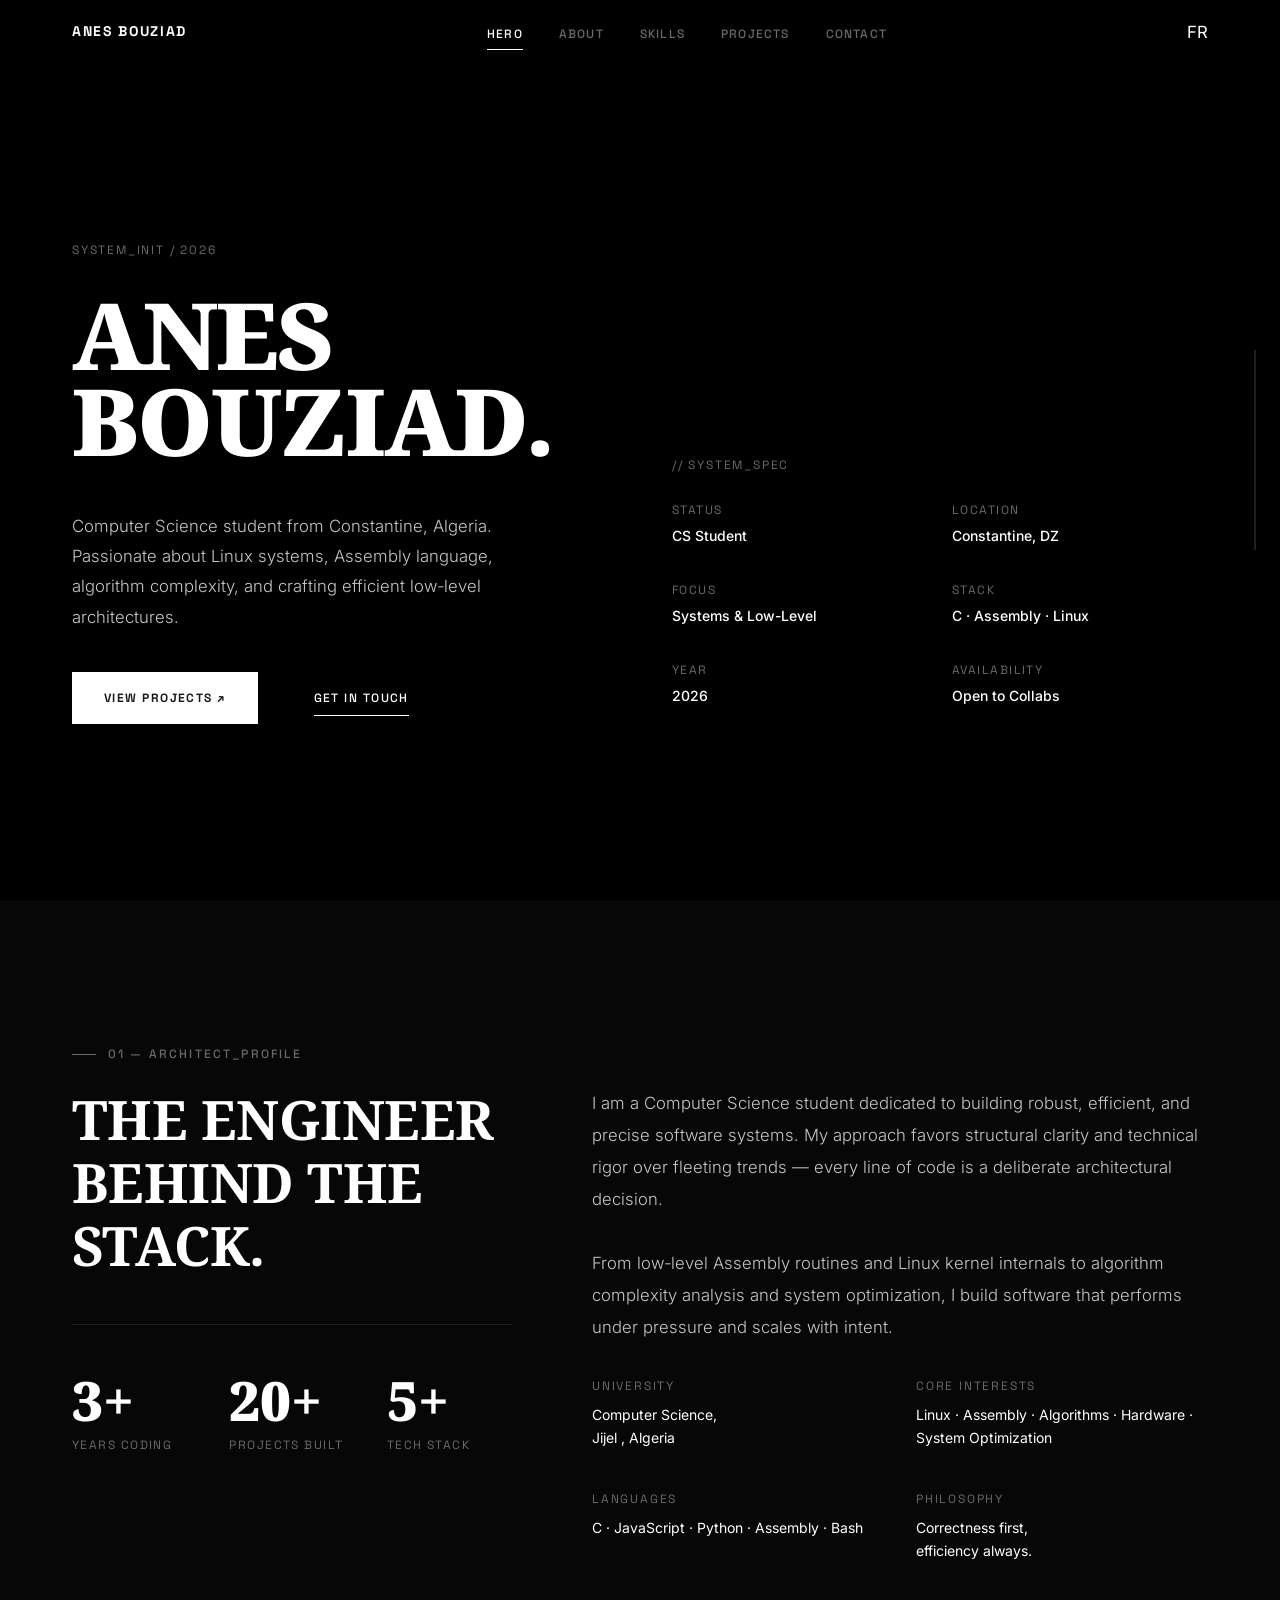
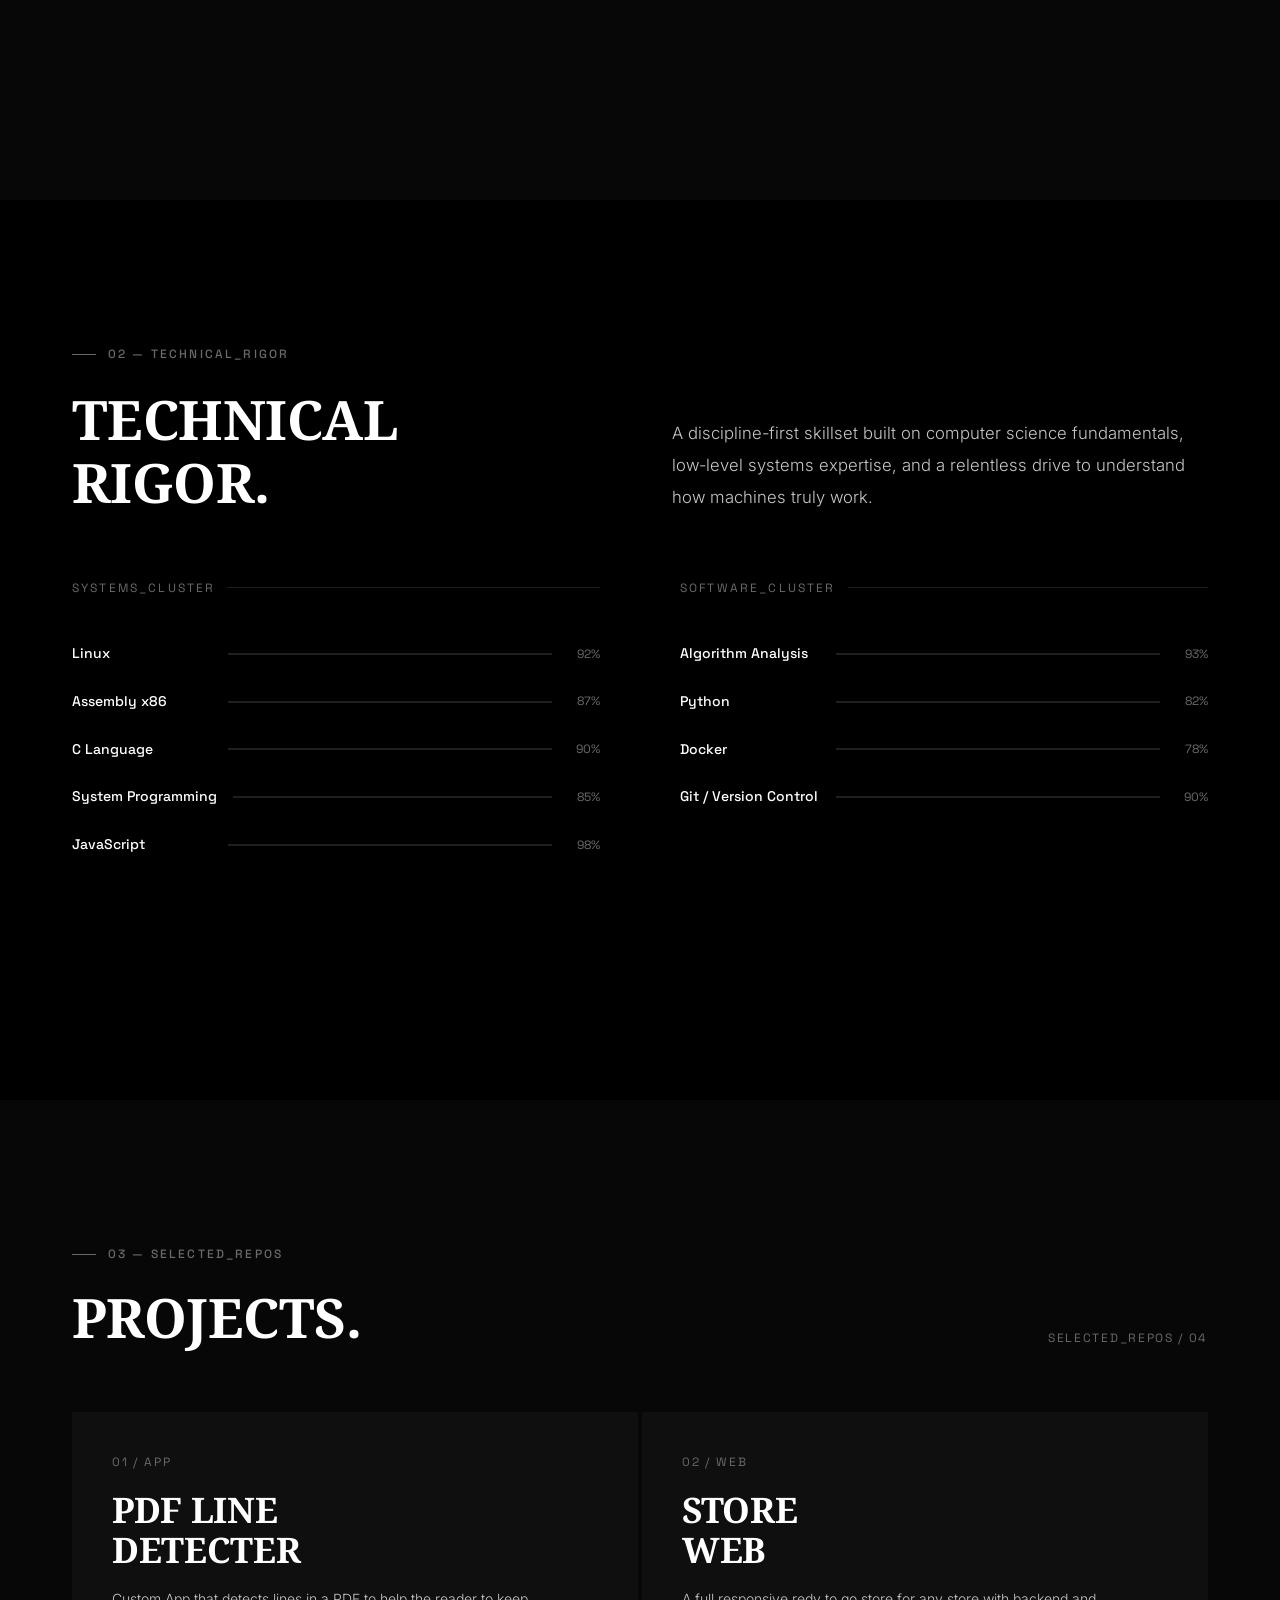
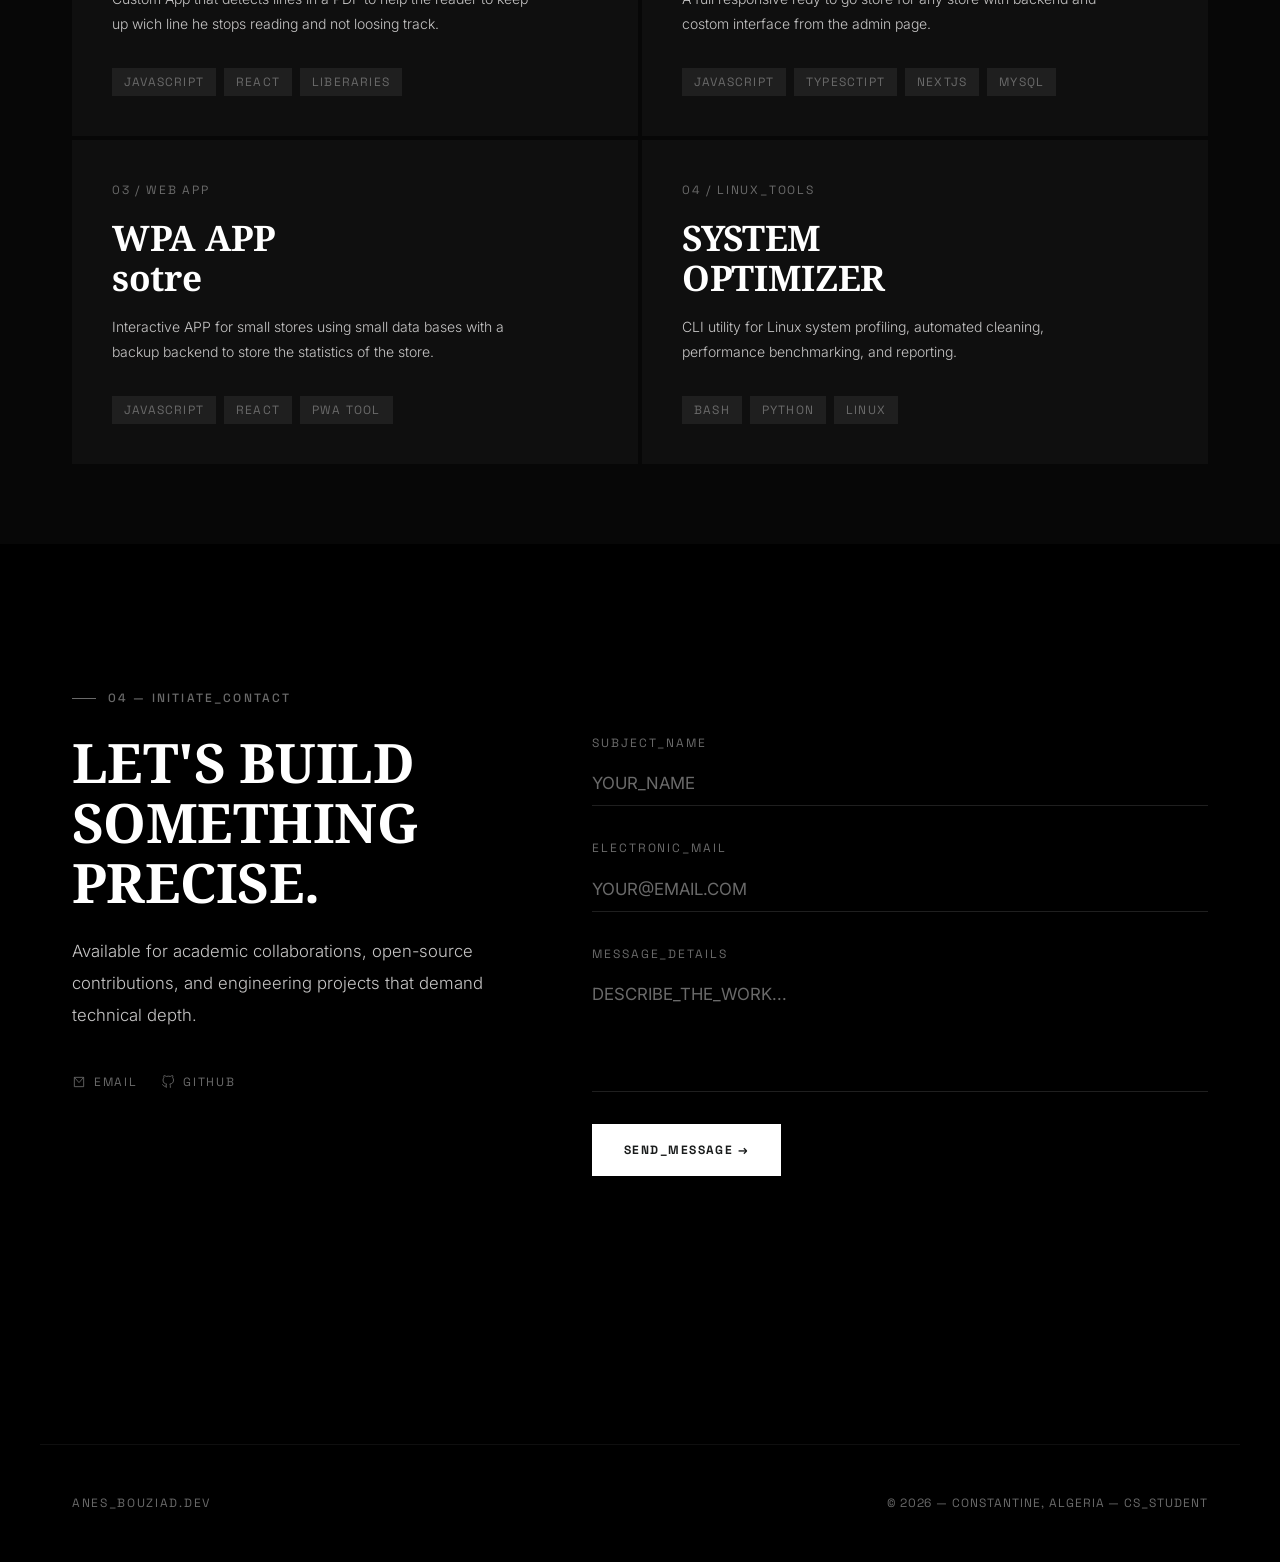
==== index.html @ a63cfa5e "Rename portfolio.html to index.html" ====
<!DOCTYPE html>
<html lang="en" data-theme="dark">
<head>
  <meta charset="UTF-8" />
  <meta name="viewport" content="width=device-width, initial-scale=1.0" />
  <title>Anes Bouziad — CS Student & Developer</title>

  <!-- Fonts: Noto Serif (display) + Space Grotesk (technical) + Inter (body) -->
  <link rel="preconnect" href="https://fonts.googleapis.com">
  <link rel="preconnect" href="https://fonts.gstatic.com" crossorigin>
  <link href="https://fonts.googleapis.com/css2?family=Noto+Serif:ital,wght@0,400;0,700;0,900;1,400&family=Space+Grotesk:wght@300;400;500;700&family=Inter:wght@300;400;500;600&display=swap" rel="stylesheet">
  <link rel="stylesheet" href="style.css">
</head>
<body>

  <!-- ============ NAVBAR ============ -->
  <nav class="nav" role="navigation" aria-label="Main navigation">
    <div class="nav__inner">

      <!-- Logo -->
      <a href="#home" class="nav__logo" aria-label="Go to top">ANES BOUZIAD</a>

      <!-- Desktop links -->
      <ul class="nav__links" role="list">
        <li><a href="#home" class="nav__link active" data-section="home" data-i18n="nav_home">Hero</a></li>
        <li><a href="#about" class="nav__link" data-section="about" data-i18n="nav_about">About</a></li>
        <li><a href="#skills" class="nav__link" data-section="skills" data-i18n="nav_skills">Skills</a></li>
        <li><a href="#projects" class="nav__link" data-section="projects" data-i18n="nav_projects">Projects</a></li>
        <li><a href="#contact" class="nav__link" data-section="contact" data-i18n="nav_contact">Contact</a></li>
        
      </ul>
      <button id="lang-toggle" class="nav__lang" type="button" aria-label="Switch language">FR</button>

      <!-- Hamburger -->
      <button class="nav__hamburger" aria-label="Toggle menu" id="hamburger">
        <span></span><span></span><span></span>
      </button>
    </div>
  </nav>

  <!-- Mobile overlay -->
  <div class="nav__overlay" id="mobileOverlay" aria-hidden="true">
  <a href="#home" class="nav__overlay-link" onclick="closeMenu()" data-i18n="nav_home">Home</a>
  <a href="#about" class="nav__overlay-link" onclick="closeMenu()" data-i18n="nav_about">About</a>
  <a href="#skills" class="nav__overlay-link" onclick="closeMenu()" data-i18n="nav_skills">Skills</a>
  <a href="#projects" class="nav__overlay-link" onclick="closeMenu()" data-i18n="nav_projects">Projects</a>
  <a href="#contact" class="nav__overlay-link" onclick="closeMenu()" data-i18n="nav_contact">Contact</a>
</div>

  <!-- Progress bar -->
  <div class="nav__progress" aria-hidden="true">
    <div class="nav__progress-fill" id="progressFill"></div>
  </div>

  <!-- ============ HERO ============ -->
  <section class="section" id="home" aria-label="Hero">
    <div class="container">
      <div class="hero__inner">

        <div class="hero__left fade-up">
          <p class="hero__sys" data-i18n="hero_sys">SYSTEM_INIT / 2026</p>
          <h1 class="hero__title" data-i18n="hero_title_html">ANES<br>BOUZIAD.</h1>
          <p class="hero__sub" data-i18n="hero_sub">
            Computer Science student from Constantine, Algeria. Passionate about
            Linux systems, Assembly language, algorithm complexity, and crafting
            efficient low-level architectures.
          </p>
          <div class="hero__cta">
            <a href="#projects" class="btn-primary" data-i18n="hero_projects">View Projects ↗</a>
            <a href="#contact" class="btn-ghost" data-i18n="hero_contact">Get In Touch</a>
          </div>
        </div>

        <div class="hero__right fade-up" style="transition-delay:180ms">
          <p class="hero__right-label" data-i18n="hero_spec">// SYSTEM_SPEC</p>
          <div class="hero__spec-grid">
            <div class="hero__spec-item">
              <p class="hero__spec-key" data-i18n="spec_status_key">STATUS</p>
              <p class="hero__spec-val" data-i18n="spec_status_val">CS Student</p>
            </div>
            <div class="hero__spec-item">
              <p class="hero__spec-key" data-i18n="spec_location_key">LOCATION</p>
              <p class="hero__spec-val" data-i18n="spec_location_val">Constantine, DZ</p>
            </div>
            <div class="hero__spec-item">
              <p class="hero__spec-key" data-i18n="spec_focus_key">FOCUS</p>
              <p class="hero__spec-val" data-i18n="spec_focus_val">Systems & Low-Level</p>
            </div>
            <div class="hero__spec-item">
              <p class="hero__spec-key" data-i18n="spec_stack_key">STACK</p>
              <p class="hero__spec-val" data-i18n="spec_stack_val">C · Assembly · Linux</p>
            </div>
            <div class="hero__spec-item">
              <p class="hero__spec-key" data-i18n="spec_year_key">YEAR</p>
              <p class="hero__spec-val" data-i18n="spec_year_val">2026</p>
            </div>
            <div class="hero__spec-item">
              <p class="hero__spec-key" data-i18n="spec_availability_key">AVAILABILITY</p>
              <p class="hero__spec-val" data-i18n="spec_availability_val">Open to Collabs</p>
            </div>
          </div>
        </div>

      </div>
    </div>
  </section>

  <!-- ============ ABOUT ============ -->
  <section class="section" id="about" aria-label="About">
    <div class="container">
      <p class="label fade-up" data-i18n="about_label">01 — ARCHITECT_PROFILE</p>
      <div class="about__grid">

        <div class="about__left fade-up" style="transition-delay:120ms">
          <h2 class="about__headline" data-i18n="about_headline_html">THE ENGINEER<br>BEHIND THE<br>STACK.</h2>
          <div class="about__stats">
            <div>
              <p class="about__stat-num">3+</p>
              <p class="about__stat-lbl" data-i18n="about_stat_1">Years Coding</p>
            </div>
            <div>
              <p class="about__stat-num">20+</p>
              <p class="about__stat-lbl" data-i18n="about_stat_2">Projects Built</p>
            </div>
            <div>
              <p class="about__stat-num">5+</p>
              <p class="about__stat-lbl" data-i18n="about_stat_3">Tech Stack</p>
            </div>
          </div>
        </div>

        <div class="about__right fade-up" style="transition-delay:240ms">
          <p class="about__body" data-i18n="about_body_1">
            I am a Computer Science student dedicated to building robust, efficient,
            and precise software systems. My approach favors structural clarity and
            technical rigor over fleeting trends — every line of code is a deliberate
            architectural decision.
          </p>
          <p class="about__body" data-i18n="about_body_2">
            From low-level Assembly routines and Linux kernel internals to algorithm
            complexity analysis and system optimization, I build software that performs
            under pressure and scales with intent.
          </p>

          <div class="about__fact-row">
            <div>
              <p class="about__fact-key" data-i18n="fact_uni_key">UNIVERSITY</p>
              <p class="about__fact-val" data-i18n="fact_uni_val_html">Computer Science,<br>Jijel , Algeria</p>
            </div>
            <div>
              <p class="about__fact-key" data-i18n="fact_interest_key">CORE INTERESTS</p>
              <p class="about__fact-val" data-i18n="fact_interest_val">Linux · Assembly · Algorithms · Hardware · System Optimization</p>
            </div>
            <div>
              <p class="about__fact-key" data-i18n="fact_lang_key">LANGUAGES</p>
              <p class="about__fact-val" data-i18n="fact_lang_val">C · JavaScript · Python · Assembly · Bash</p>
            </div>
            <div>
              <p class="about__fact-key" data-i18n="fact_philo_key">PHILOSOPHY</p>
              <p class="about__fact-val" data-i18n="fact_philo_val_html">Correctness first,<br>efficiency always.</p>
            </div>
          </div>
        </div>

      </div>
    </div>
  </section>

  <!-- ============ SKILLS ============ -->
  <section class="section" id="skills" aria-label="Skills">
    <div class="container">
      <p class="label fade-up" data-i18n="skills_label">02 — TECHNICAL_RIGOR</p>

      <div class="skills__header fade-up" style="transition-delay:100ms">
        <h2 class="skills__headline" data-i18n="skills_headline_html">TECHNICAL<br>RIGOR.</h2>
        <p class="skills__desc" data-i18n="skills_desc">
          A discipline-first skillset built on computer science fundamentals,
          low-level systems expertise, and a relentless drive to understand
          how machines truly work.
        </p>
      </div>

      <div class="skills__clusters fade-up" style="transition-delay:200ms">

        <div>
          <p class="skills__cluster-label" data-i18n="cluster_1">SYSTEMS_CLUSTER</p>
          <div class="skill-row" data-pct="92">
            <span class="skill-row__name">Linux</span>
            <div class="skill-row__bar"><div class="skill-row__fill"></div></div>
            <span class="skill-row__pct">92%</span>
          </div>
          <div class="skill-row" data-pct="87">
            <span class="skill-row__name" data-i18n="skill_asm">Assembly x86</span>
            <div class="skill-row__bar"><div class="skill-row__fill"></div></div>
            <span class="skill-row__pct">87%</span>
          </div>
          <div class="skill-row" data-pct="90">
            <span class="skill-row__name" data-i18n="skill_c">C Language</span>
            <div class="skill-row__bar"><div class="skill-row__fill"></div></div>
            <span class="skill-row__pct">90%</span>
          </div>
          <div class="skill-row" data-pct="85">
            <span class="skill-row__name" data-i18n="skill_sysprog">System Programming</span>
            <div class="skill-row__bar"><div class="skill-row__fill"></div></div>
            <span class="skill-row__pct">85%</span>
          </div>
          <div class="skill-row" data-pct="98">
            <span class="skill-row__name">JavaScript</span>
            <div class="skill-row__bar"><div class="skill-row__fill"></div></div>
            <span class="skill-row__pct">98%</span>
          </div>
        </div>

        <div>
          <p class="skills__cluster-label" data-i18n="cluster_2">SOFTWARE_CLUSTER</p>
          <div class="skill-row" data-pct="93">
            <span class="skill-row__name" data-i18n="skill_algo">Algorithm Analysis</span>
            <div class="skill-row__bar"><div class="skill-row__fill"></div></div>
            <span class="skill-row__pct">93%</span>
          </div>
          <div class="skill-row" data-pct="82">
            <span class="skill-row__name">Python</span>
            <div class="skill-row__bar"><div class="skill-row__fill"></div></div>
            <span class="skill-row__pct">82%</span>
          </div>
          <div class="skill-row" data-pct="78">
            <span class="skill-row__name">Docker</span>
            <div class="skill-row__bar"><div class="skill-row__fill"></div></div>
            <span class="skill-row__pct">78%</span>
          </div>
          <div class="skill-row" data-pct="90">
            <span class="skill-row__name" data-i18n="skill_git">Git / Version Control</span>
            <div class="skill-row__bar"><div class="skill-row__fill"></div></div>
            <span class="skill-row__pct">90%</span>
          </div>
        </div>

      </div>
    </div>
  </section>

  <!-- ============ PROJECTS ============ -->
  <section class="section" id="projects" aria-label="Projects">
    <div class="container">
      <p class="label fade-up" data-i18n="projects_label">03 — SELECTED_REPOS</p>

      <div class="projects__header fade-up" style="transition-delay:100ms">
        <h2 class="projects__headline" data-i18n="projects_headline">PROJECTS.</h2>
        <p class="projects__meta" data-i18n="projects_meta">SELECTED_REPOS / 04</p>
      </div>

      <div class="projects__grid fade-up" style="transition-delay:200ms">

        <div class="proj-card">
          <p class="proj-card__index">01 / APP</p>
          <h3 class="proj-card__title" data-i18n="proj1_title_html">PDF LINE<br>DETECTER</h3>
          <p class="proj-card__desc" data-i18n="proj1_desc">
            Custom App that detects lines in a PDF to help the reader to keep up wich line he stops reading and
            not loosing track.
          </p>
          <div class="proj-card__tags">
            <span class="proj-card__tag">JavaScript</span>
            <span class="proj-card__tag">React</span>
            <span class="proj-card__tag">liberaries</span>
          </div>
          <span class="proj-card__arrow">↗</span>
        </div>

        <div class="proj-card">
          <p class="proj-card__index">02 / WEB</p>
          <h3 class="proj-card__title" data-i18n="proj2_title_html">STORE<br>WEB</h3>
          <p class="proj-card__desc" data-i18n="proj2_desc">
            A full responsive redy to go store for any store with backend and costom interface from the admin page.
          </p>
          <div class="proj-card__tags">
            <span class="proj-card__tag">JAVASCRIPT</span>
            <span class="proj-card__tag">TYPesctipt</span>
            <span class="proj-card__tag">Nextjs</span>
            <span class="proj-card__tag">mysql</span>
          </div>
          <span class="proj-card__arrow">↗</span>
        </div>

        <div class="proj-card">
          <p class="proj-card__index">03 / WEB APP</p>
          <h3 class="proj-card__title" data-i18n="proj3_title_html">WPA APP<br>sotre</h3>
          <p class="proj-card__desc" data-i18n="proj3_desc">
            Interactive APP for small stores using small data bases with a backup backend
            to store the statistics of the store.
          </p>
          <div class="proj-card__tags">
            <span class="proj-card__tag">JAVASCRIPT</span>
            <span class="proj-card__tag">react</span>
            <span class="proj-card__tag">pwa tool</span>
          </div>
          <span class="proj-card__arrow">↗</span>
        </div>

        <div class="proj-card">
          <p class="proj-card__index">04 / LINUX_TOOLS</p>
          <h3 class="proj-card__title" data-i18n="proj4_title_html">SYSTEM<br>OPTIMIZER</h3>
          <p class="proj-card__desc" data-i18n="proj4_desc">
            CLI utility for Linux system profiling, automated
            cleaning, performance benchmarking, and reporting.
          </p>
          <div class="proj-card__tags">
            <span class="proj-card__tag">Bash</span>
            <span class="proj-card__tag">Python</span>
            <span class="proj-card__tag">Linux</span>
          </div>
          <span class="proj-card__arrow">↗</span>
        </div>

      </div>
    </div>
  </section>

  <!-- ============ CONTACT ============ -->
  <section class="section" id="contact" aria-label="Contact">
    <div class="container">
      <p class="label fade-up" data-i18n="contact_label">04 — INITIATE_CONTACT</p>

      <div class="contact__grid">

        <div class="fade-up" style="transition-delay:100ms">
          <h2 class="contact__headline" data-i18n="contact_headline_html">LET'S BUILD<br>SOMETHING<br>PRECISE.</h2>
          <p class="contact__sub" data-i18n="contact_sub">
            Available for academic collaborations, open-source
            contributions, and engineering projects that demand
            technical depth.
          </p>
          <div class="contact__links">
            <a href="mailto:anesbo2005@gmail.com" class="contact__link">
              <svg viewBox="0 0 24 24" fill="none" stroke="currentColor" stroke-width="1.5" aria-hidden="true"><path d="M4 4h16v16H4z"/><path d="M4 4l8 9 8-9"/></svg>
              <span data-i18n="contact_email">EMAIL</span>
            </a>
            <a href="https://github.com/anesbo" target="_blank" rel="noopener noreferrer" class="contact__link">
              <svg viewBox="0 0 24 24" fill="none" stroke="currentColor" stroke-width="1.5" aria-hidden="true"><path d="M9 19c-5 1.5-5-2.5-7-3m14 6v-3.87a3.37 3.37 0 0 0-.94-2.61c3.14-.35 6.44-1.54 6.44-7A5.44 5.44 0 0 0 20 4.77A5.07 5.07 0 0 0 19.91 1S18.73.65 16 2.48a13.38 13.38 0 0 0-7 0C6.27.65 5.09 1 5.09 1A5.07 5.07 0 0 0 5 4.77a5.44 5.44 0 0 0-1.5 3.78c0 5.42 3.3 6.61 6.44 7A3.37 3.37 0 0 0 9 18.13V22"/></svg>
              <span>GITHUB</span>
            </a>
          </div>
        </div>

        <form class="contact__form fade-up" style="transition-delay:200ms" onsubmit="handleSubmit(event)">
          <div class="contact__field">
            <label class="contact__label" for="name" data-i18n="form_name">SUBJECT_NAME</label>
            <input class="contact__input" type="text" id="name" name="name" placeholder="YOUR_NAME" data-i18n-placeholder="form_name_ph" autocomplete="name" />
          </div>
          <div class="contact__field">
            <label class="contact__label" for="email" data-i18n="form_email">ELECTRONIC_MAIL</label>
            <input class="contact__input" type="email" id="email" name="email" placeholder="YOUR@EMAIL.COM" data-i18n-placeholder="form_email_ph" autocomplete="email" />
          </div>
          <div class="contact__field">
            <label class="contact__label" for="message" data-i18n="form_message">MESSAGE_DETAILS</label>
            <textarea class="contact__textarea" id="message" name="message" placeholder="DESCRIBE_THE_WORK..." data-i18n-placeholder="form_message_ph"></textarea>
          </div>
          <div>
            <button type="submit" class="btn-primary" data-i18n="form_submit">SEND_MESSAGE →</button>
          </div>
        </form>

      </div>
    </div>
  </section>

  <!-- ============ FOOTER ============ -->
  <footer>
    <div class="footer">
      <p class="footer__logo">ANES_BOUZIAD.DEV</p>
      <p class="footer__copy" data-i18n="footer_copy">© 2026 — CONSTANTINE, ALGERIA — CS_STUDENT</p>
    </div>
  </footer>

  <script src="script.js"></script>
</body>
</html>
---- style.css ----
/* =========================================================
       ART DIRECTION: The Dark Monolith
       Palette: absolute black bg, pure white primary, deep surface layers
       Typography: Noto Serif (display 24px+) + Space Grotesk (technical) + Inter (body)
       Density: spacious — editorial authority, negative space as structure
       ========================================================= */

    /* ---- DESIGN TOKENS ---- */
    :root {
      --bg:          #000000;
      --surface-0:   #070707;
      --surface-1:   #0f0f0f;
      --surface-2:   #1f1f1f;
      --surface-3:   #303030;

      --text:        #ffffff;
      --text-muted:  #c7c6c6;
      --text-faint:  #6a6a6a;

      --font-display: 'Noto Serif', Georgia, serif;
      --font-tech:    'Space Grotesk', monospace;
      --font-body:    'Inter', sans-serif;

      /* Type scale */
      --text-xs:   clamp(0.65rem, 0.6rem + 0.25vw, 0.75rem);
      --text-sm:   clamp(0.8rem,  0.75rem + 0.25vw, 0.875rem);
      --text-base: clamp(0.95rem, 0.9rem  + 0.25vw, 1.05rem);
      --text-lg:   clamp(1.1rem,  1rem    + 0.5vw,  1.35rem);
      --text-xl:   clamp(1.5rem,  1.2rem  + 1.5vw,  2.2rem);
      --text-2xl:  clamp(2rem,    1rem    + 3vw,     3.5rem);
      --text-hero: clamp(3rem,    1rem    + 6vw,     7rem);

      /* Spacing */
      --sp-1: 0.25rem; --sp-2: 0.5rem;  --sp-3: 0.75rem; --sp-4: 1rem;
      --sp-5: 1.25rem; --sp-6: 1.5rem;  --sp-8: 2rem;    --sp-10: 2.5rem;
      --sp-12: 3rem;   --sp-16: 4rem;   --sp-20: 5rem;   --sp-24: 6rem;
      --sp-32: 8rem;

      --nav-h: 64px;
      --content-default: 1200px;
    }

    /* ---- BASE RESET ---- */
    *, *::before, *::after { box-sizing: border-box; margin: 0; padding: 0; }

    html {
      scroll-behavior: smooth;
      scroll-padding-top: var(--nav-h);
      -webkit-font-smoothing: antialiased;
      scrollbar-width: none;
    }
    html::-webkit-scrollbar { display: none; }

    body {
      font-family: var(--font-body);
      font-size: var(--text-base);
      color: var(--text);
      background: var(--bg);
      line-height: 1.7;
      overflow-x: hidden;
    }

    img, svg { display: block; max-width: 100%; }
    button { cursor: pointer; background: none; border: none; font: inherit; color: inherit; }
    a { color: inherit; text-decoration: none; }

    /* =========================================================
       NAVBAR
       ========================================================= */
    .nav {
      position: fixed;
      top: 0; left: 0; right: 0;
      z-index: 1000;
      height: var(--nav-h);
      background: rgba(0,0,0,0.88);
      backdrop-filter: blur(24px);
      -webkit-backdrop-filter: blur(24px);
    }

    .nav__inner {
      max-width: var(--content-default);
      margin: 0 auto;
      height: 100%;
      padding: 0 var(--sp-8);
      display: flex;
      align-items: center;
      justify-content: space-between;
    }

    .nav__logo {
      font-family: var(--font-tech);
      font-size: var(--text-sm);
      font-weight: 700;
      letter-spacing: 0.12em;
      text-transform: uppercase;
      color: var(--text);
    }

    .nav__links {
      display: flex;
      list-style: none;
      gap: var(--sp-1);
    }

    .nav__link {
      font-family: var(--font-tech);
      font-size: var(--text-xs);
      font-weight: 500;
      letter-spacing: 0.1em;
      text-transform: uppercase;
      color: var(--text-faint);
      padding: var(--sp-2) var(--sp-4);
      transition: color 200ms ease;
      position: relative;
    }

    .nav__link::after {
      content: '';
      position: absolute;
      bottom: 0; left: var(--sp-4); right: var(--sp-4);
      height: 1px;
      background: var(--text);
      transform: scaleX(0);
      transform-origin: left;
      transition: transform 300ms cubic-bezier(0.16,1,0.3,1);
    }

    .nav__link:hover,
    .nav__link.active {
      color: var(--text);
    }
    .nav__link.active::after,
    .nav__link:hover::after {
      transform: scaleX(1);
    }

    /* Hamburger */
    .nav__hamburger {
      display: none;
      flex-direction: column;
      gap: 5px;
      width: 28px;
      padding: 4px 0;
    }
    .nav__hamburger span {
      display: block;
      width: 100%;
      height: 1px;
      background: var(--text);
      transition: all 300ms ease;
    }
    .nav__hamburger.open span:nth-child(1) { transform: translateY(6px) rotate(45deg); }
    .nav__hamburger.open span:nth-child(2) { opacity: 0; }
    .nav__hamburger.open span:nth-child(3) { transform: translateY(-6px) rotate(-45deg); }

    /* Mobile overlay */
    .nav__overlay-lang {
  font-family: var(--font-tech);
  font-size: var(--text-sm);
  letter-spacing: 0.18em;
  text-transform: uppercase;
  color: var(--text);
  border: 1px solid var(--line-strong);
  padding: 0.9rem 1.2rem;
  background: transparent;
  transition: opacity 200ms ease, border-color 200ms ease;
}

.nav__overlay-lang:hover {
  opacity: 0.8;
}
    .nav__overlay {
  display: flex;
  position: fixed;
  inset: 0;
  top: var(--nav-h);
  background: #000;
  z-index: 999;
  flex-direction: column;
  align-items: center;
  justify-content: center;
  gap: var(--sp-8);
  opacity: 0;
  pointer-events: none;
  visibility: hidden;
  transition: opacity 300ms ease;
}

.nav__overlay.open {
  opacity: 1;
  pointer-events: all;
  visibility: visible;
}
    .nav__overlay-link {
      font-family: var(--font-display);
      font-size: var(--text-2xl);
      font-weight: 700;
      color: var(--text-faint);
      transition: color 200ms ease;
    }
    .nav__overlay-link:hover { color: var(--text); }

    /* Progress bar */
    .nav__progress {
      position: fixed;
      right: var(--sp-6);
      top: 50%;
      transform: translateY(-50%);
      width: 2px;
      height: 200px;
      background: var(--surface-2);
      z-index: 900;
    }
    .nav__progress-fill {
      width: 100%;
      height: 0%;
      background: var(--text);
      transition: height 200ms ease;
    }

    /* =========================================================
       SECTIONS — SHARED
       ========================================================= */
    .section {
      min-height: 100vh;
      display: flex;
      align-items: flex-start;
      padding-top: calc(var(--nav-h) + var(--sp-20));
      padding-bottom: var(--sp-20);
    }

    .container {
      max-width: var(--content-default);
      width: 100%;
      margin: 0 auto;
      padding: 0 var(--sp-8);
    }

    .label {
      font-family: var(--font-tech);
      font-size: var(--text-xs);
      font-weight: 500;
      letter-spacing: 0.18em;
      text-transform: uppercase;
      color: var(--text-faint);
      margin-bottom: var(--sp-6);
      display: flex;
      align-items: center;
      gap: var(--sp-3);
    }
    .label::before {
      content: '';
      display: block;
      width: 24px;
      height: 1px;
      background: var(--text-faint);
    }

    /* =========================================================
       SECTION: HERO
       ========================================================= */
    #home {
      align-items: center;
      background: var(--bg);
      position: relative;
      overflow: hidden;
    }

    .hero__inner {
      display: grid;
      grid-template-columns: 1fr 1fr;
      gap: var(--sp-16);
      align-items: end;
      width: 100%;
    }


    .hero__sys {
      font-family: var(--font-tech);
      font-size: var(--text-xs);
      font-weight: 400;
      letter-spacing: 0.15em;
      color: var(--text-faint);
      text-transform: uppercase;
      margin-bottom: var(--sp-8);
    }

    .hero__title {
      font-family: var(--font-display);
      font-size: var(--text-hero);
      font-weight: 900;
      line-height: 0.92;
      letter-spacing: -0.02em;
      color: var(--text);
      margin-bottom: var(--sp-12);
    }

    .hero__sub {
      font-family: var(--font-body);
      font-size: var(--text-base);
      color: var(--text-muted);
      font-weight: 300;
      max-width: 44ch;
      line-height: 1.8;
      margin-bottom: var(--sp-10);
    }

    .hero__right {
      padding-bottom: var(--sp-4);
    }

    .hero__right-label {
      font-family: var(--font-tech);
      font-size: var(--text-xs);
      color: var(--text-faint);
      letter-spacing: 0.15em;
      text-transform: uppercase;
      margin-bottom: var(--sp-6);
    }

    .hero__spec-grid {
      display: grid;
      grid-template-columns: 1fr 1fr;
      gap: var(--sp-8) var(--sp-6);
    }

    .hero__spec-key {
      font-family: var(--font-tech);
      font-size: var(--text-xs);
      color: var(--text-faint);
      letter-spacing: 0.12em;
      text-transform: uppercase;
      margin-bottom: var(--sp-1);
    }
    .hero__spec-val {
      font-family: var(--font-body);
      font-size: var(--text-sm);
      color: var(--text);
      font-weight: 500;
    }

    .btn-primary {
      display: inline-block;
      font-family: var(--font-tech);
      font-size: var(--text-xs);
      font-weight: 700;
      letter-spacing: 0.12em;
      text-transform: uppercase;
      background: var(--text);
      color: #1a1c1c;
      padding: var(--sp-4) var(--sp-8);
      transition: background 200ms ease, color 200ms ease;
    }
    .btn-primary:hover { background: var(--text-muted); }

    .btn-ghost {
      display: inline-block;
      font-family: var(--font-tech);
      font-size: var(--text-xs);
      font-weight: 500;
      letter-spacing: 0.12em;
      text-transform: uppercase;
      color: var(--text);
      padding: var(--sp-4) var(--sp-8);
      position: relative;
    }
    .btn-ghost::after {
      content: '';
      position: absolute;
      bottom: var(--sp-2);
      left: var(--sp-8); right: var(--sp-8);
      height: 1px;
      background: var(--text);
      transition: left 300ms ease, right 300ms ease;
    }
    .btn-ghost:hover::after { left: 0; right: 0; }

    .hero__cta {
      display: flex;
      gap: var(--sp-6);
      align-items: center;
    }

    /* =========================================================
       SECTION: ABOUT
       ========================================================= */
    #about { background: var(--surface-0); }

    .about__grid {
      display: grid;
      grid-template-columns: 5fr 7fr;
      gap: var(--sp-20);
      align-items: start;
    }

    .about__headline {
      font-family: var(--font-display);
      font-size: var(--text-2xl);
      font-weight: 700;
      line-height: 1.15;
      letter-spacing: -0.01em;
      color: var(--text);
    }

    .about__body {
      font-size: var(--text-base);
      color: var(--text-muted);
      font-weight: 300;
      line-height: 1.9;
      margin-bottom: var(--sp-8);
    }

    .about__stats {
      display: grid;
      grid-template-columns: repeat(3, 1fr);
      gap: var(--sp-8);
      margin-top: var(--sp-12);
      padding-top: var(--sp-12);
      border-top: 1px solid var(--surface-2);
    }

    .about__stat-num {
      font-family: var(--font-display);
      font-size: var(--text-2xl);
      font-weight: 900;
      color: var(--text);
      line-height: 1;
      margin-bottom: var(--sp-2);
    }

    .about__stat-lbl {
      font-family: var(--font-tech);
      font-size: var(--text-xs);
      color: var(--text-faint);
      letter-spacing: 0.12em;
      text-transform: uppercase;
    }

    .about__fact-row {
      display: grid;
      grid-template-columns: 1fr 1fr;
      gap: var(--sp-10) var(--sp-8);
    }

    .about__fact-key {
      font-family: var(--font-tech);
      font-size: var(--text-xs);
      color: var(--text-faint);
      letter-spacing: 0.15em;
      text-transform: uppercase;
      margin-bottom: var(--sp-2);
    }

    .about__fact-val {
      font-size: var(--text-sm);
      color: var(--text);
      font-weight: 400;
      line-height: 1.6;
    }

    /* =========================================================
       SECTION: SKILLS
       ========================================================= */
    #skills { background: var(--bg); }

    .skills__header {
      display: grid;
      grid-template-columns: 1fr 1fr;
      gap: var(--sp-16);
      margin-bottom: var(--sp-16);
      align-items: end;
    }

    .skills__headline {
      font-family: var(--font-display);
      font-size: var(--text-2xl);
      font-weight: 700;
      line-height: 1.15;
      letter-spacing: -0.01em;
    }

    .skills__desc {
      font-size: var(--text-base);
      color: var(--text-muted);
      font-weight: 300;
      line-height: 1.9;
    }

    .skills__clusters {
      display: grid;
      grid-template-columns: 1fr 1fr;
      gap: var(--sp-16) var(--sp-20);
    }

    .skills__cluster-label {
      font-family: var(--font-tech);
      font-size: var(--text-xs);
      letter-spacing: 0.18em;
      text-transform: uppercase;
      color: var(--text-faint);
      margin-bottom: var(--sp-8);
      display: flex;
      align-items: center;
      gap: var(--sp-3);
    }
    .skills__cluster-label::after {
      content: '';
      flex: 1;
      height: 1px;
      background: var(--surface-2);
    }

    .skill-row {
      display: flex;
      align-items: center;
      gap: var(--sp-4);
      padding: var(--sp-3) 0;
      transition: background 200ms ease;
    }

    .skill-row__name {
      font-family: var(--font-tech);
      font-size: var(--text-sm);
      font-weight: 500;
      color: var(--text);
      min-width: 140px;
    }

    .skill-row__bar {
      flex: 1;
      height: 2px;
      background: var(--surface-2);
      position: relative;
      overflow: hidden;
    }

    .skill-row__fill {
      position: absolute;
      top: 0; left: 0;
      height: 100%;
      background: var(--text);
      width: 0%;
      transition: width 1.4s cubic-bezier(0.16,1,0.3,1);
    }

    .skill-row__pct {
      font-family: var(--font-tech);
      font-size: var(--text-xs);
      color: var(--text-faint);
      min-width: 32px;
      text-align: right;
    }

    /* =========================================================
       SECTION: PROJECTS
       ========================================================= */
    #projects { background: var(--surface-0); }

    .projects__header {
      display: flex;
      justify-content: space-between;
      align-items: flex-end;
      margin-bottom: var(--sp-16);
    }

    .projects__headline {
      font-family: var(--font-display);
      font-size: var(--text-2xl);
      font-weight: 700;
      line-height: 1.1;
      letter-spacing: -0.01em;
    }

    .projects__meta {
      font-family: var(--font-tech);
      font-size: var(--text-xs);
      letter-spacing: 0.14em;
      text-transform: uppercase;
      color: var(--text-faint);
    }

    .projects__grid {
      display: grid;
      grid-template-columns: 1fr 1fr;
      gap: var(--sp-1);
    }

    .proj-card {
      background: var(--surface-1);
      padding: var(--sp-10) var(--sp-10);
      display: flex;
      flex-direction: column;
      gap: var(--sp-4);
      transition: background 250ms ease;
      cursor: default;
      position: relative;
      overflow: hidden;
    }
    .proj-card:hover { background: var(--surface-2);
      cursor: pointer;

    }

    .proj-card__index {
      font-family: var(--font-tech);
      font-size: var(--text-xs);
      letter-spacing: 0.15em;
      color: var(--text-faint);
      text-transform: uppercase;
    }

    .proj-card__title {
      font-family: var(--font-display);
      font-size: var(--text-xl);
      font-weight: 700;
      color: var(--text);
      line-height: 1.15;
      letter-spacing: -0.01em;
    }

    .proj-card__desc {
      font-size: var(--text-sm);
      color: var(--text-muted);
      font-weight: 300;
      line-height: 1.8;
      max-width: 48ch;
    }

    .proj-card__tags {
      display: flex;
      flex-wrap: wrap;
      gap: var(--sp-2);
      margin-top: var(--sp-4);
    }

    .proj-card__tag {
      font-family: var(--font-tech);
      font-size: var(--text-xs);
      letter-spacing: 0.1em;
      text-transform: uppercase;
      color: var(--text-faint);
      background: var(--surface-2);
      padding: var(--sp-1) var(--sp-3);
    }

    .proj-card:hover .proj-card__tag {
      background: var(--surface-3);
    }

    .proj-card__arrow {
      position: absolute;
      top: var(--sp-8);
      right: var(--sp-8);
      opacity: 0;
      transform: translate(-4px, 4px);
      transition: all 300ms ease;
      font-size: var(--text-lg);
    }
    .proj-card:hover .proj-card__arrow {
      opacity: 1;
      transform: translate(0, 0);
    }

    /* =========================================================
       SECTION: CONTACT
       ========================================================= */
    #contact { background: var(--bg); }

    .contact__grid {
      display: grid;
      grid-template-columns: 5fr 7fr;
      gap: var(--sp-20);
      align-items: start;
    }

    .contact__headline {
      font-family: var(--font-display);
      font-size: var(--text-2xl);
      font-weight: 700;
      line-height: 1.1;
      letter-spacing: -0.01em;
    }

    .contact__sub {
      font-size: var(--text-base);
      color: var(--text-muted);
      font-weight: 300;
      line-height: 1.9;
      margin-top: var(--sp-6);
    }

    .contact__form {
      display: flex;
      flex-direction: column;
      gap: var(--sp-8);
    }

    .contact__field {
      display: flex;
      flex-direction: column;
      gap: var(--sp-2);
    }

    .contact__label {
      font-family: var(--font-tech);
      font-size: var(--text-xs);
      letter-spacing: 0.16em;
      text-transform: uppercase;
      color: var(--text-faint);
    }

    .contact__input,
    .contact__textarea {
      background: transparent;
      border: none;
      border-bottom: 1px solid var(--surface-2);
      padding: var(--sp-3) 0;
      font-family: var(--font-body);
      font-size: var(--text-base);
      color: var(--text);
      outline: none;
      transition: border-color 200ms ease;
      width: 100%;
      resize: none;
    }
    .contact__input::placeholder,
    .contact__textarea::placeholder {
      color: var(--text-faint);
    }
    .contact__input:focus,
    .contact__textarea:focus {
      border-bottom-color: var(--text);
    }

    .contact__textarea { min-height: 120px; }

    .contact__links {
      display: flex;
      gap: var(--sp-6);
      margin-top: var(--sp-10);
      flex-wrap: wrap;
    }

    .contact__link {
      font-family: var(--font-tech);
      font-size: var(--text-xs);
      letter-spacing: 0.14em;
      text-transform: uppercase;
      color: var(--text-faint);
      display: flex;
      align-items: center;
      gap: var(--sp-2);
      transition: color 200ms ease;
    }
    .contact__link:hover { color: var(--text); }
    .contact__link svg { width: 14px; height: 14px; }

    /* =========================================================
       FOOTER
       ========================================================= */
    .footer {
      background: var(--bg);
      padding: var(--sp-12) var(--sp-8);
      max-width: var(--content-default);
      margin: 0 auto;
      display: flex;
      justify-content: space-between;
      align-items: center;
      border-top: 1px solid var(--surface-1);
    }

    .footer__logo {
      font-family: var(--font-tech);
      font-size: var(--text-xs);
      letter-spacing: 0.14em;
      text-transform: uppercase;
      color: var(--text-faint);
    }

    .footer__copy {
      font-family: var(--font-tech);
      font-size: var(--text-xs);
      color: var(--text-faint);
      letter-spacing: 0.08em;
    }

    /* =========================================================
       ANIMATIONS
       ========================================================= */
    .fade-up {
      opacity: 0;
      transform: translateY(28px);
      transition: opacity 700ms cubic-bezier(0.16,1,0.3,1),
                  transform 700ms cubic-bezier(0.16,1,0.3,1);
    }
    .fade-up.visible {
      opacity: 1;
      transform: translateY(0);
    }

    /* =========================================================
       RESPONSIVE
       ========================================================= */
    @media (max-width: 900px) {
      .hero__inner { grid-template-columns: 1fr; gap: var(--sp-12); }
      .about__grid { grid-template-columns: 1fr; gap: var(--sp-10); }
      .skills__header { grid-template-columns: 1fr; gap: var(--sp-6); }
      .skills__clusters { grid-template-columns: 1fr; gap: var(--sp-10); }
      .projects__grid { grid-template-columns: 1fr; }
      .contact__grid { grid-template-columns: 1fr; gap: var(--sp-10); }
      .about__stats { grid-template-columns: repeat(3,1fr); }
      .about__fact-row { grid-template-columns: 1fr; gap: var(--sp-6); }
      .hero__spec-grid { grid-template-columns: 1fr 1fr; }
    }

    @media (max-width: 768px) {
      .nav__links { display: none; }
      .nav__hamburger { display: flex; }
      .nav__overlay { display: flex; }
      .nav__progress { display: none; }
      .container { padding: 0 var(--sp-5); }
      .footer { flex-direction: column; gap: var(--sp-4); text-align: center; }
      .about__stats { grid-template-columns: repeat(3,1fr); gap: var(--sp-4); }
      .hero__cta { flex-direction: column; align-items: flex-start; }
    }

    @media (max-width: 480px) {
      .about__stats { grid-template-columns: 1fr; }
      .hero__spec-grid { grid-template-columns: 1fr; }
      :root { --nav-h: 56px; }
    }

    /* Scrollbar */
    ::-webkit-scrollbar { display: none; }
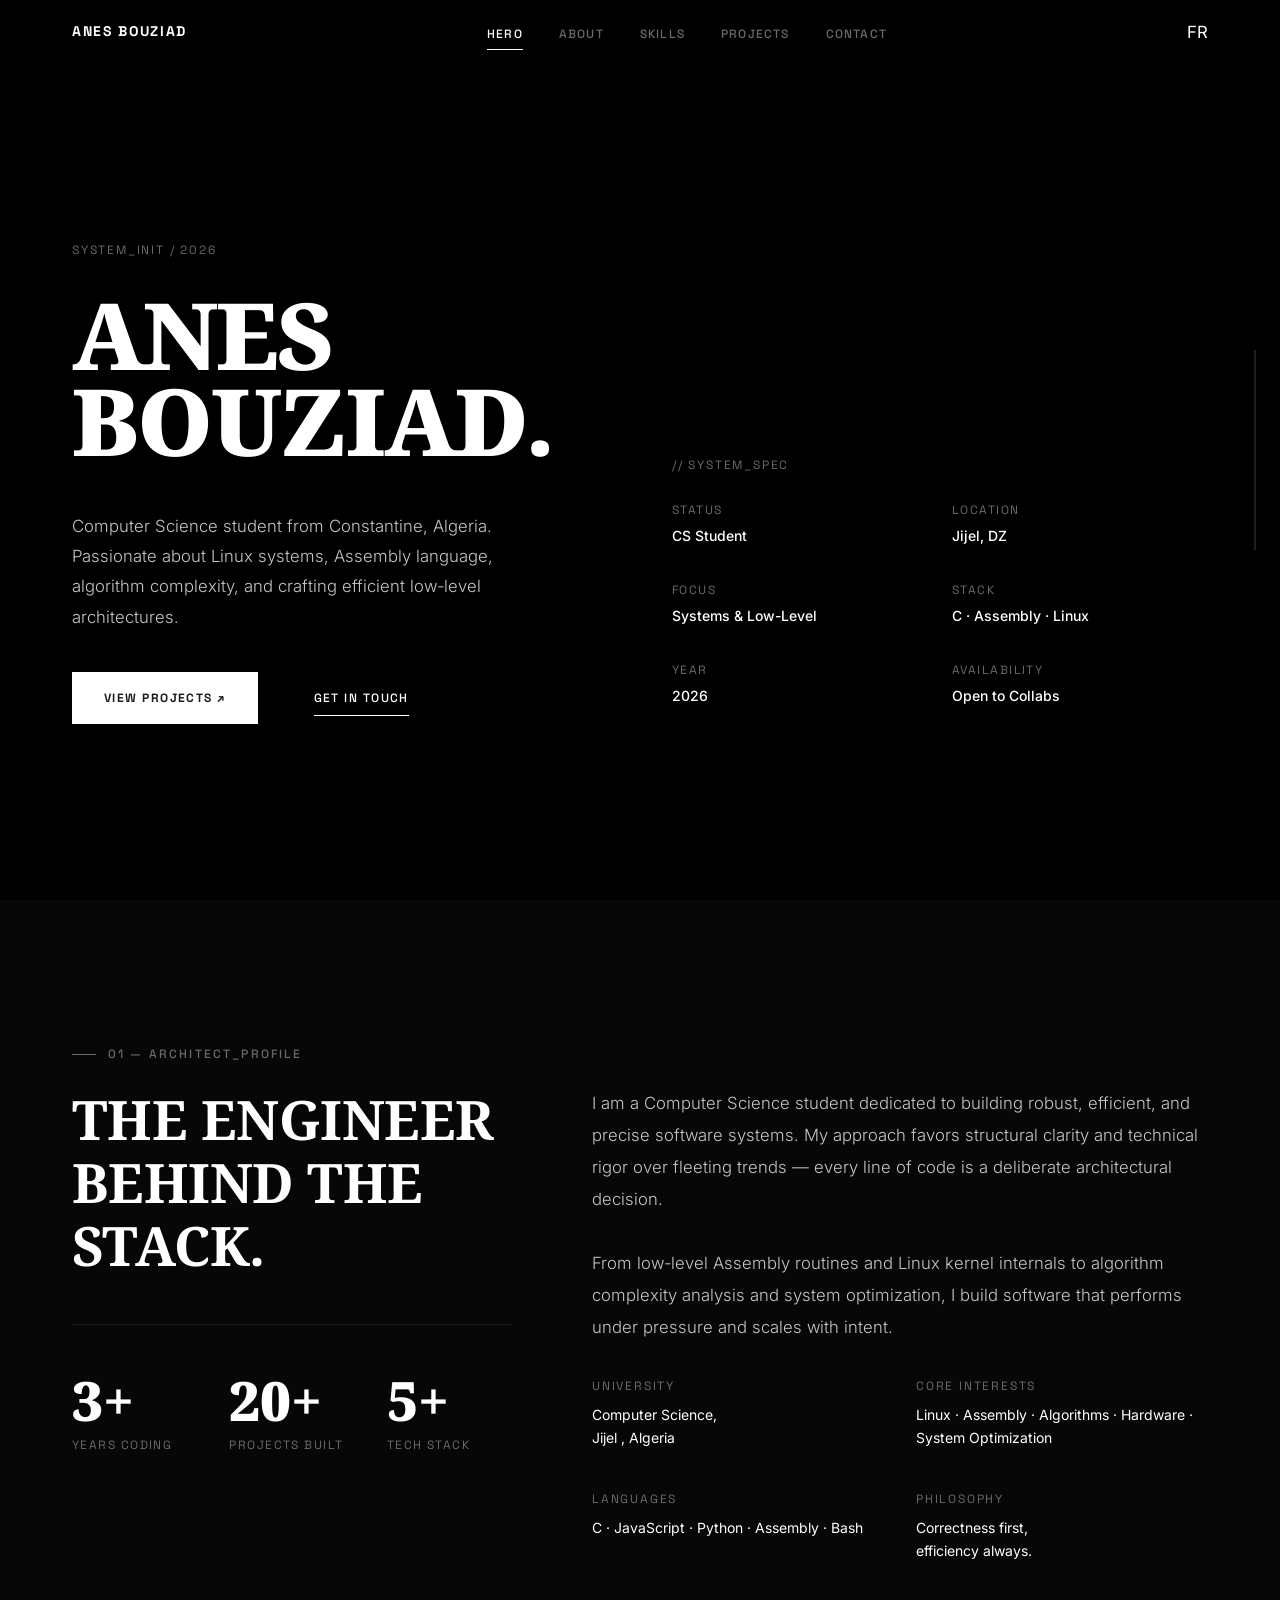
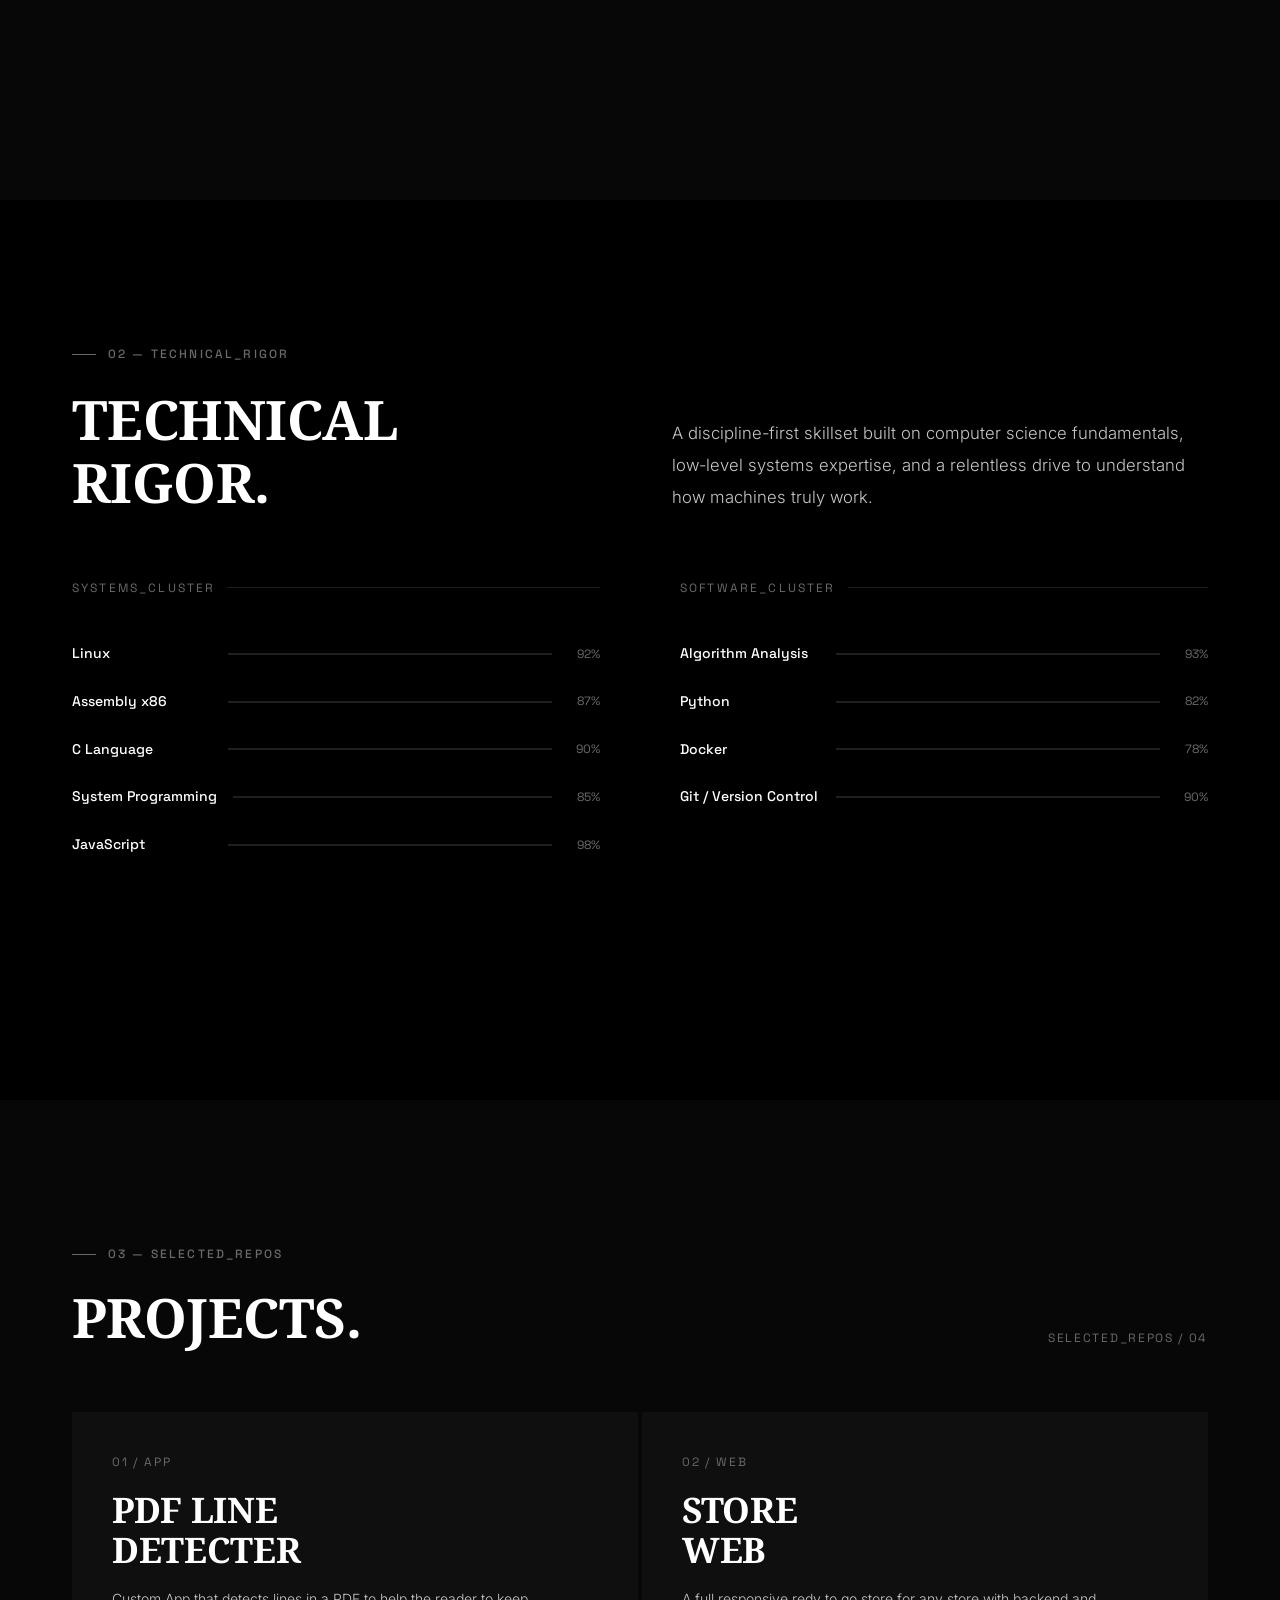
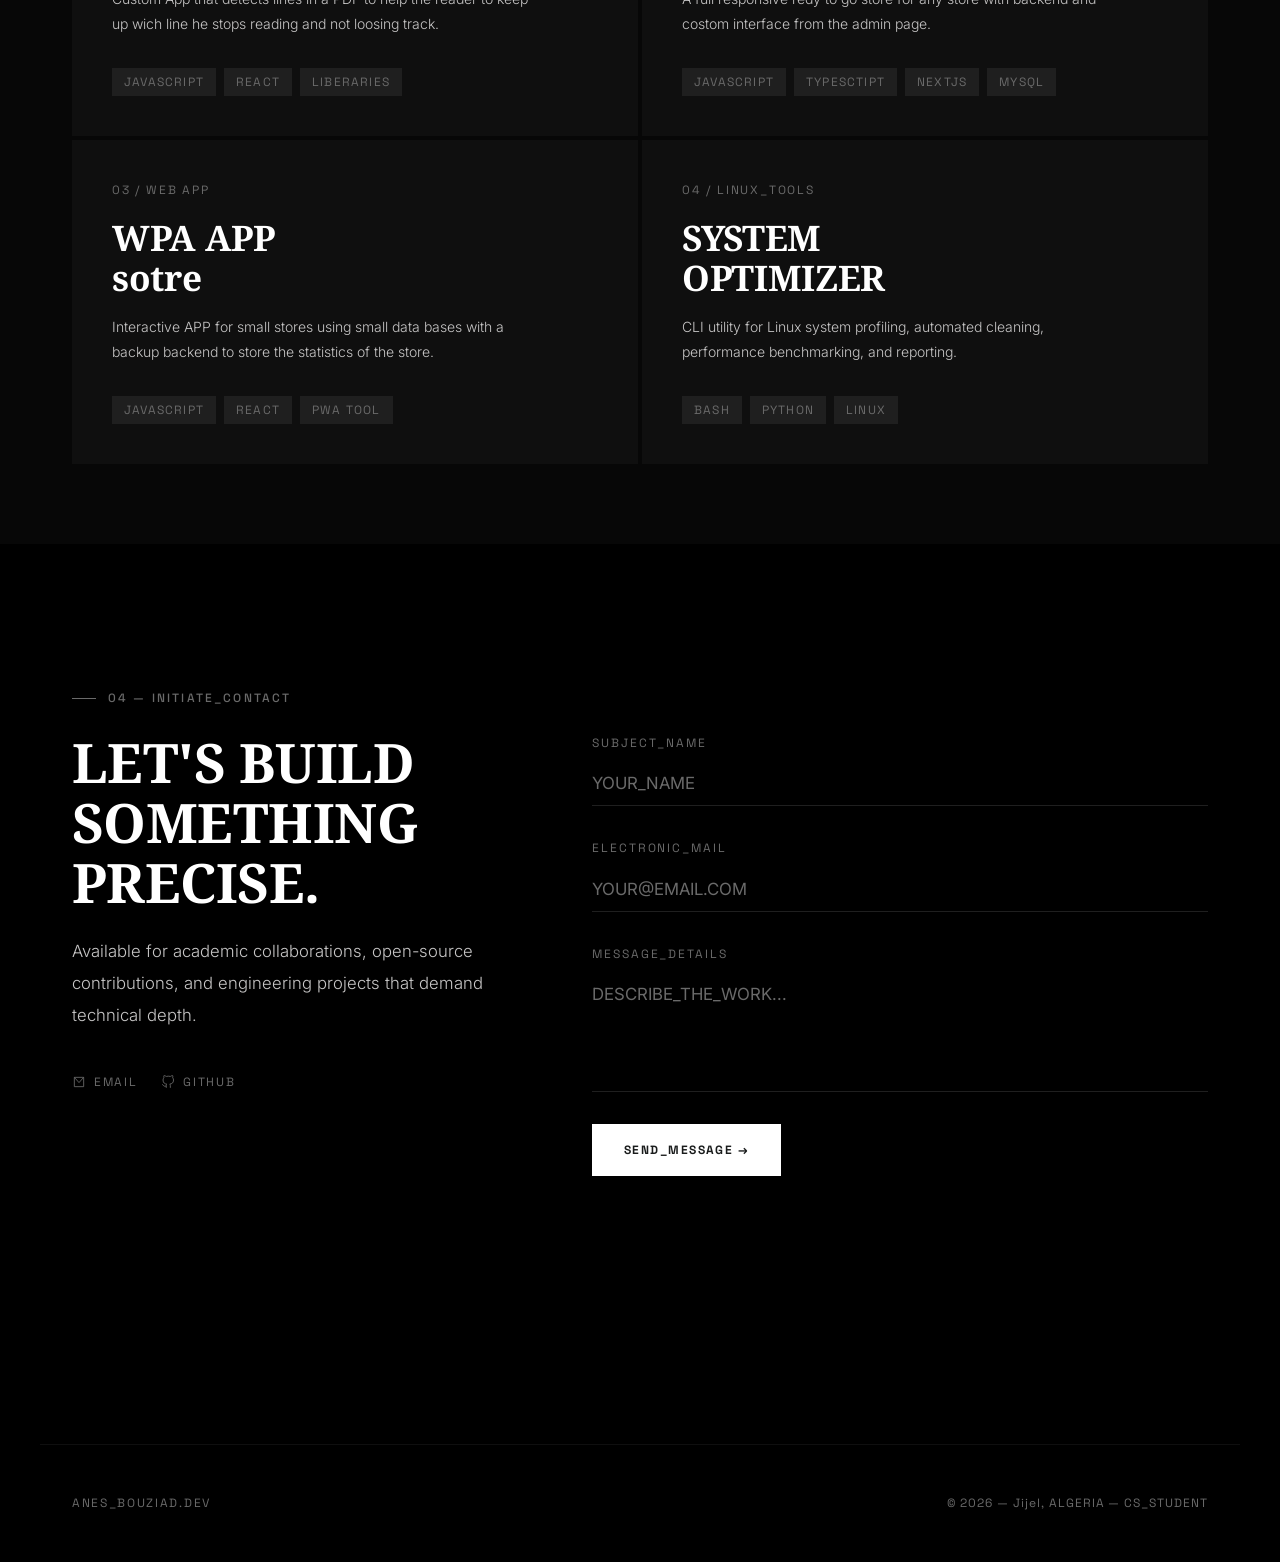
==== commit f5dd8553: "Initial portfolio commit" ====
--- a/index.html
+++ b/index.html
@@ -20,6 +20,7 @@
       <!-- Logo -->
       <a href="#home" class="nav__logo" aria-label="Go to top">ANES BOUZIAD</a>
 
+      
       <!-- Desktop links -->
       <ul class="nav__links" role="list">
         <li><a href="#home" class="nav__link active" data-section="home" data-i18n="nav_home">Hero</a></li>
@@ -373,4 +374,4 @@
 
   <script src="script.js"></script>
 </body>
-</html>
+</html>
